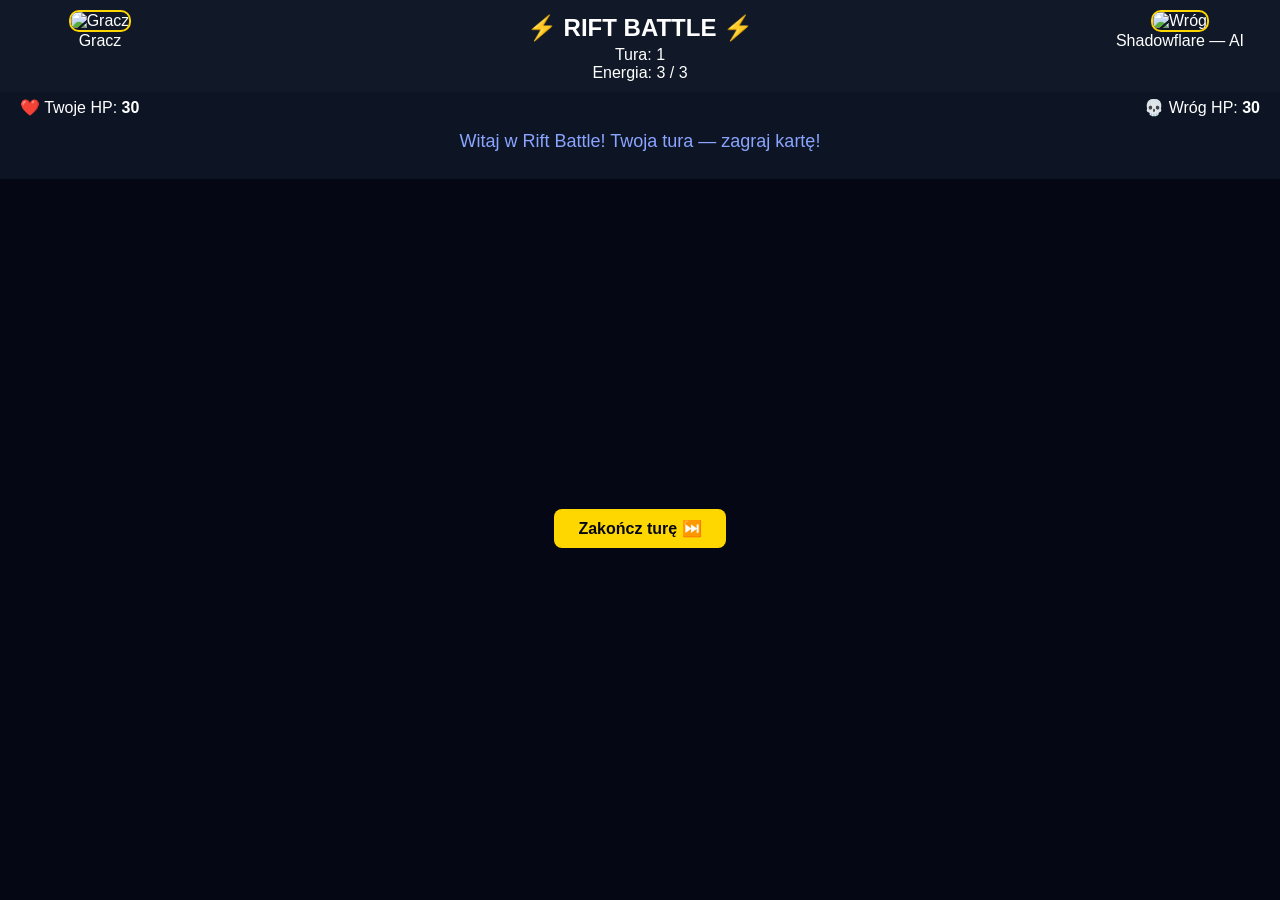
==== www/battle.html @ 611f100e "Build playable battle screen" ====
<!DOCTYPE html>
<html>
<head>
<meta charset="UTF-8">
<title>RIFT-TECH Battle</title>

<style>
body {
  margin: 0;
  background: #050814;
  color: white;
  font-family: Arial;
}

#top {
  display: flex;
  justify-content: space-between;
  padding: 10px;
  background: #111827;
}

.hero {
  width: 180px;
  text-align: center;
}

.hero img {
  width: 100%;
  border: 2px solid gold;
  border-radius: 10px;
}

#arena {
  height: 300px;
  display: flex;
  justify-content: center;
  align-items: center;
  font-size: 28px;
  color: #8aa4ff;
}

#hand {
  display: flex;
  gap: 10px;
  padding: 10px;
  overflow-x: auto;
}

.card {
  width: 120px;
  border: 2px solid #333;
  border-radius: 10px;
  cursor: pointer;
  transition: transform 0.2s, border-color 0.2s;
}

.card:hover {
  transform: translateY(-8px);
  border-color: gold;
}

.card img {
  width: 100%;
  display: block;
  border-radius: 8px 8px 0 0;
}

.card .card-info {
  text-align: center;
  font-size: 11px;
  padding: 4px;
  background: #1a2035;
  border-radius: 0 0 8px 8px;
}

#hp-bar {
  display: flex;
  justify-content: space-between;
  align-items: center;
  padding: 6px 20px;
  background: #0d1525;
  font-size: 16px;
}

#log {
  min-height: 40px;
  text-align: center;
  padding: 8px;
  color: #8aa4ff;
  font-size: 18px;
  background: #0d1525;
}

#controls {
  text-align: center;
  padding: 10px;
}

#endTurnBtn {
  padding: 10px 24px;
  background: gold;
  border: none;
  border-radius: 8px;
  font-weight: bold;
  font-size: 16px;
  cursor: pointer;
  color: #050814;
}

#endTurnBtn:hover {
  background: orange;
}
</style>
</head>

<body>

<!-- Góra: bohaterowie + energia -->
<div id="top">

  <div class="hero">
    <img id="playerHero" alt="Gracz">
    <div id="playerName">Gracz</div>
  </div>

  <div style="text-align:center;">
    <h2 style="margin:4px;">⚡ RIFT BATTLE ⚡</h2>
    <div>Tura: <span id="turnNum">1</span></div>
    <div>Energia: <span id="energy">3</span> / <span id="maxEnergy">3</span></div>
  </div>

  <div class="hero">
    <img id="enemyHero" alt="Wróg">
    <div>Shadowflare — AI</div>
  </div>

</div>

<!-- Paski HP -->
<div id="hp-bar">
  <span>❤️ Twoje HP: <strong id="playerHP">30</strong></span>
  <span>💀 Wróg HP: <strong id="enemyHP">30</strong></span>
</div>

<!-- Log areny -->
<div id="log">Witaj w Rift Battle! Twoja tura — zagraj kartę!</div>

<!-- Pole bitwy -->
<div id="arena">
  <div id="playerField" style="display:flex;gap:8px;flex-wrap:wrap;justify-content:center;"></div>
</div>

<!-- Ręka gracza -->
<div id="hand"></div>

<!-- Przyciski -->
<div id="controls">
  <button id="endTurnBtn">Zakończ turę ⏭️</button>
</div>

<script src="battle.js"></script>

</body>
</html>
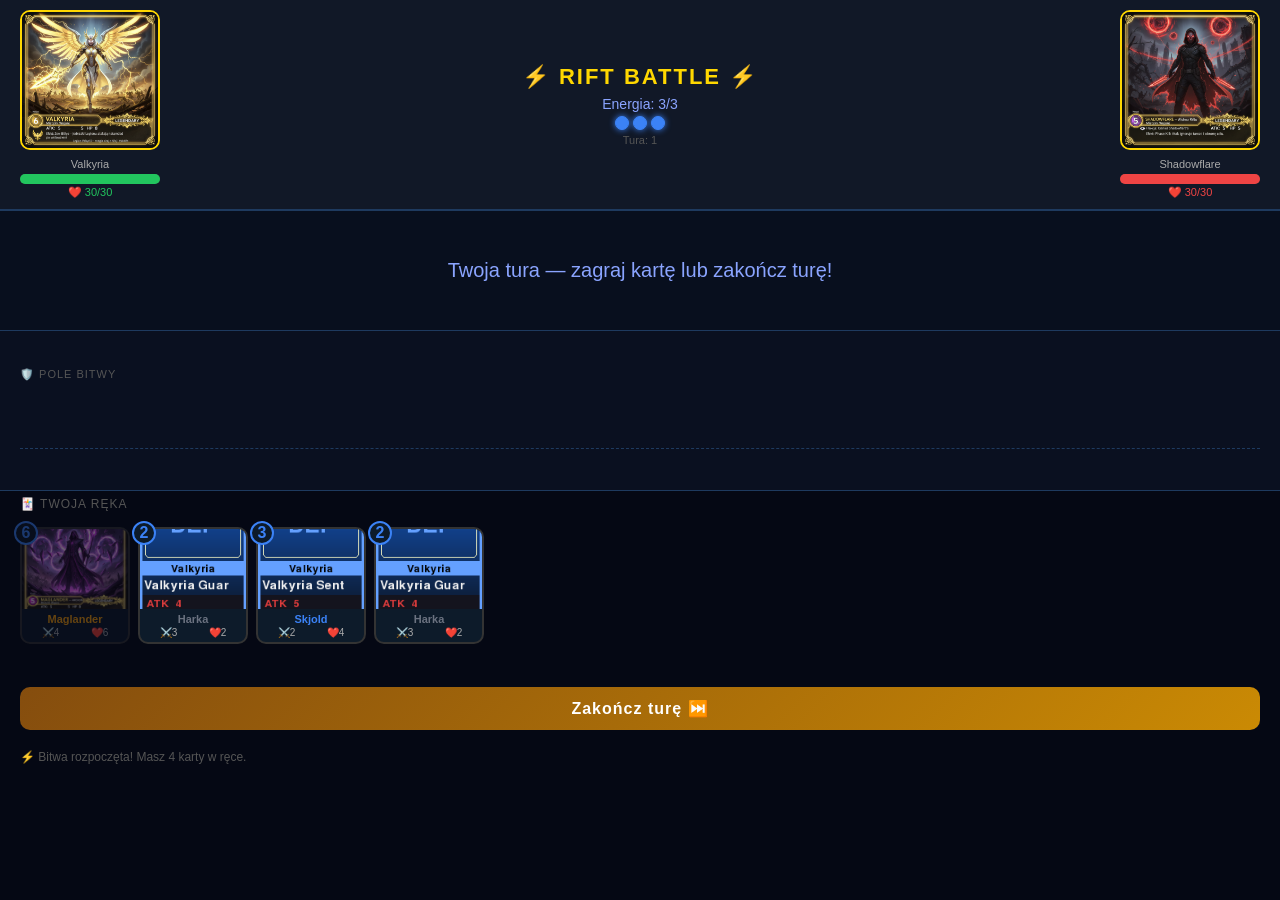
==== commit 2e2a5632: "fix: Zsynchronizuj battle.html z index.html - dodaj brakujące elementy HTML (#gems, #energyText, #bo" ====
--- a/www/battle.html
+++ b/www/battle.html
@@ -3,162 +3,315 @@
 <head>
 <meta charset="UTF-8">
 <title>RIFT-TECH Battle</title>
-
 <style>
-body {
-  margin: 0;
-  background: #050814;
-  color: white;
-  font-family: Arial;
-}
-
-#top {
-  display: flex;
-  justify-content: space-between;
-  padding: 10px;
-  background: #111827;
-}
-
-.hero {
-  width: 180px;
-  text-align: center;
-}
-
-.hero img {
-  width: 100%;
-  border: 2px solid gold;
-  border-radius: 10px;
-}
-
-#arena {
-  height: 300px;
-  display: flex;
-  justify-content: center;
-  align-items: center;
-  font-size: 28px;
-  color: #8aa4ff;
-}
-
-#hand {
-  display: flex;
-  gap: 10px;
-  padding: 10px;
-  overflow-x: auto;
-}
-
-.card {
-  width: 120px;
-  border: 2px solid #333;
-  border-radius: 10px;
-  cursor: pointer;
-  transition: transform 0.2s, border-color 0.2s;
-}
-
-.card:hover {
-  transform: translateY(-8px);
-  border-color: gold;
-}
-
-.card img {
-  width: 100%;
-  display: block;
-  border-radius: 8px 8px 0 0;
-}
-
-.card .card-info {
-  text-align: center;
-  font-size: 11px;
-  padding: 4px;
-  background: #1a2035;
-  border-radius: 0 0 8px 8px;
-}
-
-#hp-bar {
-  display: flex;
-  justify-content: space-between;
-  align-items: center;
-  padding: 6px 20px;
-  background: #0d1525;
-  font-size: 16px;
-}
-
-#log {
-  min-height: 40px;
-  text-align: center;
-  padding: 8px;
-  color: #8aa4ff;
-  font-size: 18px;
-  background: #0d1525;
-}
-
-#controls {
-  text-align: center;
-  padding: 10px;
-}
-
-#endTurnBtn {
-  padding: 10px 24px;
-  background: gold;
-  border: none;
-  border-radius: 8px;
-  font-weight: bold;
-  font-size: 16px;
-  cursor: pointer;
-  color: #050814;
-}
-
-#endTurnBtn:hover {
-  background: orange;
+*{ box-sizing:border-box; margin:0; padding:0; }
+
+body{
+  background:#050814;
+  color:white;
+  font-family:Arial;
+  min-height:100vh;
+}
+
+#top{
+  display:flex;
+  justify-content:space-between;
+  align-items:center;
+  padding:10px 20px;
+  background:#111827;
+  border-bottom:2px solid #1e3a5f;
+}
+
+.hero{
+  width:140px;
+  text-align:center;
+}
+
+.hero img{
+  width:100%;
+  height:140px;
+  object-fit:cover;
+  border:2px solid gold;
+  border-radius:10px;
+}
+
+.hero-name{
+  font-size:11px;
+  color:#aaa;
+  margin-top:4px;
+}
+
+.hp-bar-wrap{
+  background:#333;
+  border-radius:5px;
+  height:10px;
+  margin-top:4px;
+}
+
+.hp-bar{
+  height:10px;
+  border-radius:5px;
+  transition:width 0.4s;
+}
+
+#playerHpBar{ background:#22c55e; }
+#enemyHpBar{  background:#ef4444; }
+
+#mid{
+  text-align:center;
+}
+
+#mid h2{
+  font-size:22px;
+  color:gold;
+  letter-spacing:2px;
+}
+
+.energy-display{
+  font-size:14px;
+  margin-top:6px;
+  color:#8aa4ff;
+}
+
+.energy-gems{
+  display:flex;
+  justify-content:center;
+  gap:4px;
+  margin-top:4px;
+  flex-wrap:wrap;
+}
+
+.gem{
+  width:14px;
+  height:14px;
+  border-radius:50%;
+  background:#1e40af;
+  border:1px solid #3b82f6;
+}
+
+.gem.active{
+  background:#3b82f6;
+  box-shadow:0 0 6px #3b82f6;
+}
+
+#arena{
+  min-height:120px;
+  display:flex;
+  justify-content:center;
+  align-items:center;
+  font-size:20px;
+  color:#8aa4ff;
+  padding:20px;
+  text-align:center;
+  border-bottom:1px solid #1e3a5f;
+  background:#080f1e;
+}
+
+#board{
+  display:flex;
+  gap:10px;
+  padding:10px 20px;
+  min-height:160px;
+  background:#0a1020;
+  border-bottom:1px solid #1e3a5f;
+  flex-wrap:wrap;
+  align-items:center;
+}
+
+.board-label{
+  width:100%;
+  font-size:11px;
+  color:#555;
+  text-transform:uppercase;
+  letter-spacing:1px;
+}
+
+.unit{
+  width:80px;
+  background:#111827;
+  border:1px solid #22c55e;
+  border-radius:8px;
+  text-align:center;
+  padding:4px;
+  font-size:11px;
+  position:relative;
+  cursor:pointer;
+  transition:transform 0.2s;
+}
+
+.unit:hover{ transform:scale(1.05); }
+
+.unit img{
+  width:100%;
+  height:70px;
+  object-fit:cover;
+  border-radius:5px;
+}
+
+.unit.exhausted{
+  opacity:0.5;
+  border-color:#555;
+}
+
+.unit.enemy-unit{
+  border-color:#ef4444;
+}
+
+#hand-label{
+  padding:6px 20px;
+  font-size:12px;
+  color:#555;
+  text-transform:uppercase;
+  letter-spacing:1px;
+  background:#050814;
+}
+
+#hand{
+  display:flex;
+  gap:8px;
+  padding:10px 20px;
+  overflow-x:auto;
+  background:#050814;
+  min-height:160px;
+  align-items:flex-start;
+}
+
+.card{
+  width:110px;
+  min-width:110px;
+  border:2px solid #333;
+  border-radius:10px;
+  background:#0d1b2a;
+  cursor:pointer;
+  transition:transform 0.2s, border-color 0.2s, box-shadow 0.2s;
+  position:relative;
+}
+
+.card:hover{
+  transform:translateY(-10px);
+  border-color:gold;
+  box-shadow:0 0 15px rgba(255,215,0,0.4);
+}
+
+.card.disabled{
+  opacity:0.4;
+  cursor:not-allowed;
+}
+
+.card.disabled:hover{
+  transform:none;
+  border-color:#333;
+  box-shadow:none;
+}
+
+.card img{
+  width:100%;
+  height:80px;
+  object-fit:cover;
+  border-radius:8px 8px 0 0;
+  display:block;
+}
+
+.card-body{
+  padding:4px;
+  text-align:center;
+}
+
+.card-name{
+  font-size:11px;
+  font-weight:bold;
+  color:#fff;
+  margin-bottom:2px;
+}
+
+.card-stats{
+  font-size:10px;
+  color:#aaa;
+  display:flex;
+  justify-content:space-around;
+}
+
+.card-cost{
+  font-size:16px;
+  font-weight:bold;
+  color:#3b82f6;
+  position:absolute;
+  top:-8px;
+  left:-8px;
+  background:#0d1b2a;
+  border:2px solid #3b82f6;
+  border-radius:50%;
+  width:24px;
+  height:24px;
+  display:flex;
+  align-items:center;
+  justify-content:center;
+}
+
+#end-btn{
+  display:block;
+  width:calc(100% - 40px);
+  margin:10px 20px;
+  padding:12px;
+  background:linear-gradient(135deg,#854d0e,#ca8a04);
+  border:none;
+  border-radius:10px;
+  color:white;
+  font-size:16px;
+  font-weight:bold;
+  cursor:pointer;
+  letter-spacing:1px;
+  transition:opacity 0.2s;
+}
+
+#end-btn:hover{ opacity:0.85; }
+
+#log{
+  padding:10px 20px;
+  font-size:12px;
+  color:#555;
+  min-height:40px;
 }
 </style>
 </head>
-
 <body>
 
-<!-- Góra: bohaterowie + energia -->
 <div id="top">
-
   <div class="hero">
-    <img id="playerHero" alt="Gracz">
-    <div id="playerName">Gracz</div>
+    <img id="playerHero" src="assets/heroes/valkyria.webp" onerror="this.src='assets/heroes/valkyria.webp'">
+    <div class="hero-name" id="playerName">Valkyria</div>
+    <div class="hp-bar-wrap"><div class="hp-bar" id="playerHpBar" style="width:100%"></div></div>
+    <div id="playerHpText" style="font-size:11px;color:#22c55e;margin-top:2px;">❤️ 30/30</div>
   </div>
 
-  <div style="text-align:center;">
-    <h2 style="margin:4px;">⚡ RIFT BATTLE ⚡</h2>
-    <div>Tura: <span id="turnNum">1</span></div>
-    <div>Energia: <span id="energy">3</span> / <span id="maxEnergy">3</span></div>
+  <div id="mid">
+    <h2>⚡ RIFT BATTLE ⚡</h2>
+    <div class="energy-display">Energia: <span id="energyText">3/3</span></div>
+    <div class="energy-gems" id="gems"></div>
+    <div style="font-size:11px;color:#555;margin-top:4px;">Tura: <span id="turnNum">1</span></div>
   </div>
 
   <div class="hero">
-    <img id="enemyHero" alt="Wróg">
-    <div>Shadowflare — AI</div>
+    <img id="enemyHero" src="assets/heroes/shadowflare.webp" onerror="this.src='assets/heroes/shadowflare.webp'">
+    <div class="hero-name">Shadowflare</div>
+    <div class="hp-bar-wrap"><div class="hp-bar" id="enemyHpBar" style="width:100%"></div></div>
+    <div id="enemyHpText" style="font-size:11px;color:#ef4444;margin-top:2px;">❤️ 30/30</div>
   </div>
-
 </div>
 
-<!-- Paski HP -->
-<div id="hp-bar">
-  <span>❤️ Twoje HP: <strong id="playerHP">30</strong></span>
-  <span>💀 Wróg HP: <strong id="enemyHP">30</strong></span>
+<div id="arena">Twoja tura — zagraj kartę lub zakończ turę!</div>
+
+<div id="board">
+  <div class="board-label">🛡️ Pole bitwy</div>
 </div>
 
-<!-- Log areny -->
-<div id="log">Witaj w Rift Battle! Twoja tura — zagraj kartę!</div>
-
-<!-- Pole bitwy -->
-<div id="arena">
-  <div id="playerField" style="display:flex;gap:8px;flex-wrap:wrap;justify-content:center;"></div>
-</div>
-
-<!-- Ręka gracza -->
+<div id="hand-label">🃏 Twoja ręka</div>
 <div id="hand"></div>
 
-<!-- Przyciski -->
-<div id="controls">
-  <button id="endTurnBtn">Zakończ turę ⏭️</button>
-</div>
+<button id="end-btn" onclick="endTurn()">Zakończ turę ⏭️</button>
+
+<div id="log"></div>
 
 <script src="battle.js"></script>
-
 </body>
 </html>
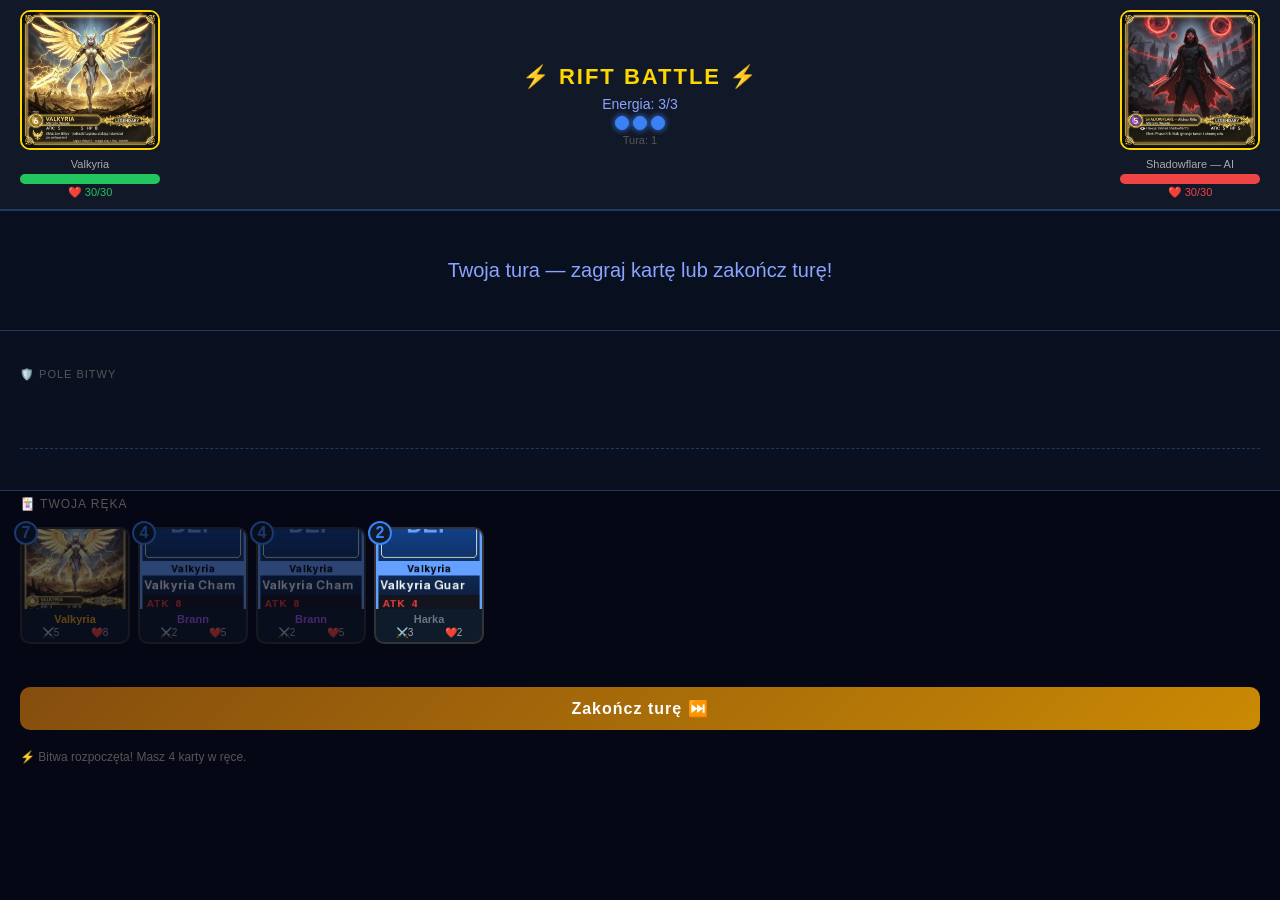
==== commit 842bb2cf: "fix: Zsynchronizuj battle.html z index.html - dodaj brakujące elementy (#gems, #energyText, #board)" ====
--- a/www/battle.html
+++ b/www/battle.html
@@ -2,316 +2,345 @@
 <html>
 <head>
 <meta charset="UTF-8">
+<meta name="viewport" content="width=device-width, initial-scale=1.0">
 <title>RIFT-TECH Battle</title>
+
 <style>
-*{ box-sizing:border-box; margin:0; padding:0; }
-
-body{
-  background:#050814;
-  color:white;
-  font-family:Arial;
-  min-height:100vh;
-}
-
-#top{
-  display:flex;
-  justify-content:space-between;
-  align-items:center;
-  padding:10px 20px;
-  background:#111827;
-  border-bottom:2px solid #1e3a5f;
-}
-
-.hero{
-  width:140px;
-  text-align:center;
-}
-
-.hero img{
-  width:100%;
-  height:140px;
-  object-fit:cover;
-  border:2px solid gold;
-  border-radius:10px;
-}
-
-.hero-name{
-  font-size:11px;
-  color:#aaa;
-  margin-top:4px;
-}
-
-.hp-bar-wrap{
-  background:#333;
-  border-radius:5px;
-  height:10px;
-  margin-top:4px;
-}
-
-.hp-bar{
-  height:10px;
-  border-radius:5px;
-  transition:width 0.4s;
-}
-
-#playerHpBar{ background:#22c55e; }
-#enemyHpBar{  background:#ef4444; }
-
-#mid{
-  text-align:center;
-}
-
-#mid h2{
-  font-size:22px;
-  color:gold;
-  letter-spacing:2px;
-}
-
-.energy-display{
-  font-size:14px;
-  margin-top:6px;
-  color:#8aa4ff;
-}
-
-.energy-gems{
-  display:flex;
-  justify-content:center;
-  gap:4px;
-  margin-top:4px;
-  flex-wrap:wrap;
-}
-
-.gem{
-  width:14px;
-  height:14px;
-  border-radius:50%;
-  background:#1e40af;
-  border:1px solid #3b82f6;
-}
-
-.gem.active{
-  background:#3b82f6;
-  box-shadow:0 0 6px #3b82f6;
-}
-
-#arena{
-  min-height:120px;
-  display:flex;
-  justify-content:center;
-  align-items:center;
-  font-size:20px;
-  color:#8aa4ff;
-  padding:20px;
-  text-align:center;
-  border-bottom:1px solid #1e3a5f;
-  background:#080f1e;
-}
-
-#board{
-  display:flex;
-  gap:10px;
-  padding:10px 20px;
-  min-height:160px;
-  background:#0a1020;
-  border-bottom:1px solid #1e3a5f;
-  flex-wrap:wrap;
-  align-items:center;
-}
-
-.board-label{
-  width:100%;
-  font-size:11px;
-  color:#555;
-  text-transform:uppercase;
-  letter-spacing:1px;
-}
-
-.unit{
-  width:80px;
-  background:#111827;
-  border:1px solid #22c55e;
-  border-radius:8px;
-  text-align:center;
-  padding:4px;
-  font-size:11px;
-  position:relative;
-  cursor:pointer;
-  transition:transform 0.2s;
-}
-
-.unit:hover{ transform:scale(1.05); }
-
-.unit img{
-  width:100%;
-  height:70px;
-  object-fit:cover;
-  border-radius:5px;
-}
-
-.unit.exhausted{
-  opacity:0.5;
-  border-color:#555;
-}
-
-.unit.enemy-unit{
-  border-color:#ef4444;
-}
-
-#hand-label{
-  padding:6px 20px;
-  font-size:12px;
-  color:#555;
-  text-transform:uppercase;
-  letter-spacing:1px;
-  background:#050814;
-}
-
-#hand{
-  display:flex;
-  gap:8px;
-  padding:10px 20px;
-  overflow-x:auto;
-  background:#050814;
-  min-height:160px;
-  align-items:flex-start;
-}
-
-.card{
-  width:110px;
-  min-width:110px;
-  border:2px solid #333;
-  border-radius:10px;
-  background:#0d1b2a;
-  cursor:pointer;
-  transition:transform 0.2s, border-color 0.2s, box-shadow 0.2s;
-  position:relative;
-}
-
-.card:hover{
-  transform:translateY(-10px);
-  border-color:gold;
-  box-shadow:0 0 15px rgba(255,215,0,0.4);
-}
-
-.card.disabled{
-  opacity:0.4;
-  cursor:not-allowed;
-}
-
-.card.disabled:hover{
-  transform:none;
-  border-color:#333;
-  box-shadow:none;
-}
-
-.card img{
-  width:100%;
-  height:80px;
-  object-fit:cover;
-  border-radius:8px 8px 0 0;
-  display:block;
-}
-
-.card-body{
-  padding:4px;
-  text-align:center;
-}
-
-.card-name{
-  font-size:11px;
-  font-weight:bold;
-  color:#fff;
-  margin-bottom:2px;
-}
-
-.card-stats{
-  font-size:10px;
-  color:#aaa;
-  display:flex;
-  justify-content:space-around;
-}
-
-.card-cost{
-  font-size:16px;
-  font-weight:bold;
-  color:#3b82f6;
-  position:absolute;
-  top:-8px;
-  left:-8px;
-  background:#0d1b2a;
-  border:2px solid #3b82f6;
-  border-radius:50%;
-  width:24px;
-  height:24px;
-  display:flex;
-  align-items:center;
-  justify-content:center;
-}
-
-#end-btn{
-  display:block;
-  width:calc(100% - 40px);
-  margin:10px 20px;
-  padding:12px;
-  background:linear-gradient(135deg,#854d0e,#ca8a04);
-  border:none;
-  border-radius:10px;
-  color:white;
-  font-size:16px;
-  font-weight:bold;
-  cursor:pointer;
-  letter-spacing:1px;
-  transition:opacity 0.2s;
-}
-
-#end-btn:hover{ opacity:0.85; }
-
-#log{
-  padding:10px 20px;
-  font-size:12px;
-  color:#555;
-  min-height:40px;
+* { 
+  box-sizing: border-box; 
+  margin: 0; 
+  padding: 0; 
+}
+
+body {
+  background: #050814;
+  color: white;
+  font-family: Arial, sans-serif;
+  min-height: 100vh;
+}
+
+#top {
+  display: flex;
+  justify-content: space-between;
+  align-items: center;
+  padding: 10px 20px;
+  background: #111827;
+  border-bottom: 2px solid #1e3a5f;
+}
+
+.hero {
+  width: 140px;
+  text-align: center;
+}
+
+.hero img {
+  width: 100%;
+  height: 140px;
+  object-fit: cover;
+  border: 2px solid gold;
+  border-radius: 10px;
+}
+
+.hero-name {
+  font-size: 11px;
+  color: #aaa;
+  margin-top: 4px;
+}
+
+.hp-bar-wrap {
+  background: #333;
+  border-radius: 5px;
+  height: 10px;
+  margin-top: 4px;
+}
+
+.hp-bar {
+  height: 10px;
+  border-radius: 5px;
+  transition: width 0.4s;
+}
+
+#playerHpBar { 
+  background: #22c55e; 
+}
+
+#enemyHpBar { 
+  background: #ef4444; 
+}
+
+#mid {
+  text-align: center;
+}
+
+#mid h2 {
+  font-size: 22px;
+  color: gold;
+  letter-spacing: 2px;
+}
+
+.energy-display {
+  font-size: 14px;
+  margin-top: 6px;
+  color: #8aa4ff;
+}
+
+.energy-gems {
+  display: flex;
+  justify-content: center;
+  gap: 4px;
+  margin-top: 4px;
+  flex-wrap: wrap;
+}
+
+.gem {
+  width: 14px;
+  height: 14px;
+  border-radius: 50%;
+  background: #1e40af;
+  border: 1px solid #3b82f6;
+}
+
+.gem.active {
+  background: #3b82f6;
+  box-shadow: 0 0 6px #3b82f6;
+}
+
+#arena {
+  min-height: 120px;
+  display: flex;
+  justify-content: center;
+  align-items: center;
+  font-size: 20px;
+  color: #8aa4ff;
+  padding: 20px;
+  text-align: center;
+  border-bottom: 1px solid #1e3a5f;
+  background: #080f1e;
+}
+
+#board {
+  display: flex;
+  gap: 10px;
+  padding: 10px 20px;
+  min-height: 160px;
+  background: #0a1020;
+  border-bottom: 1px solid #1e3a5f;
+  flex-wrap: wrap;
+  align-items: center;
+}
+
+.board-label {
+  width: 100%;
+  font-size: 11px;
+  color: #555;
+  text-transform: uppercase;
+  letter-spacing: 1px;
+}
+
+.unit {
+  width: 80px;
+  background: #111827;
+  border: 1px solid #22c55e;
+  border-radius: 8px;
+  text-align: center;
+  padding: 4px;
+  font-size: 11px;
+  position: relative;
+  cursor: pointer;
+  transition: transform 0.2s;
+}
+
+.unit:hover { 
+  transform: scale(1.05); 
+}
+
+.unit img {
+  width: 100%;
+  height: 70px;
+  object-fit: cover;
+  border-radius: 5px;
+}
+
+.unit.exhausted {
+  opacity: 0.5;
+  border-color: #555;
+}
+
+.unit.enemy-unit {
+  border-color: #ef4444;
+}
+
+#hand-label {
+  padding: 6px 20px;
+  font-size: 12px;
+  color: #555;
+  text-transform: uppercase;
+  letter-spacing: 1px;
+  background: #050814;
+}
+
+#hand {
+  display: flex;
+  gap: 8px;
+  padding: 10px 20px;
+  overflow-x: auto;
+  background: #050814;
+  min-height: 160px;
+  align-items: flex-start;
+}
+
+.card {
+  width: 110px;
+  min-width: 110px;
+  border: 2px solid #333;
+  border-radius: 10px;
+  background: #0d1b2a;
+  cursor: pointer;
+  transition: transform 0.2s, border-color 0.2s, box-shadow 0.2s;
+  position: relative;
+}
+
+.card:hover {
+  transform: translateY(-10px);
+  border-color: gold;
+  box-shadow: 0 0 15px rgba(255, 215, 0, 0.4);
+}
+
+.card.disabled {
+  opacity: 0.4;
+  cursor: not-allowed;
+}
+
+.card.disabled:hover {
+  transform: none;
+  border-color: #333;
+  box-shadow: none;
+}
+
+.card img {
+  width: 100%;
+  height: 80px;
+  object-fit: cover;
+  border-radius: 8px 8px 0 0;
+  display: block;
+}
+
+.card-body {
+  padding: 4px;
+  text-align: center;
+}
+
+.card-name {
+  font-size: 11px;
+  font-weight: bold;
+  color: #fff;
+  margin-bottom: 2px;
+}
+
+.card-stats {
+  font-size: 10px;
+  color: #aaa;
+  display: flex;
+  justify-content: space-around;
+}
+
+.card-cost {
+  font-size: 16px;
+  font-weight: bold;
+  color: #3b82f6;
+  position: absolute;
+  top: -8px;
+  left: -8px;
+  background: #0d1b2a;
+  border: 2px solid #3b82f6;
+  border-radius: 50%;
+  width: 24px;
+  height: 24px;
+  display: flex;
+  align-items: center;
+  justify-content: center;
+}
+
+#end-btn {
+  display: block;
+  width: calc(100% - 40px);
+  margin: 10px 20px;
+  padding: 12px;
+  background: linear-gradient(135deg, #854d0e, #ca8a04);
+  border: none;
+  border-radius: 10px;
+  color: white;
+  font-size: 16px;
+  font-weight: bold;
+  cursor: pointer;
+  letter-spacing: 1px;
+  transition: opacity 0.2s;
+}
+
+#end-btn:hover { 
+  opacity: 0.85; 
+}
+
+#log {
+  padding: 10px 20px;
+  font-size: 12px;
+  color: #555;
+  min-height: 40px;
 }
 </style>
 </head>
+
 <body>
 
+<!-- Góra: bohaterowie + energia -->
 <div id="top">
+
   <div class="hero">
-    <img id="playerHero" src="assets/heroes/valkyria.webp" onerror="this.src='assets/heroes/valkyria.webp'">
+    <img id="playerHero" src="assets/heroes/valkyria.webp" alt="Gracz">
     <div class="hero-name" id="playerName">Valkyria</div>
-    <div class="hp-bar-wrap"><div class="hp-bar" id="playerHpBar" style="width:100%"></div></div>
-    <div id="playerHpText" style="font-size:11px;color:#22c55e;margin-top:2px;">❤️ 30/30</div>
+    <div class="hp-bar-wrap">
+      <div class="hp-bar" id="playerHpBar" style="width: 100%"></div>
+    </div>
+    <div id="playerHpText" style="font-size: 11px; color: #22c55e; margin-top: 2px;">❤️ 30/30</div>
   </div>
 
   <div id="mid">
     <h2>⚡ RIFT BATTLE ⚡</h2>
     <div class="energy-display">Energia: <span id="energyText">3/3</span></div>
     <div class="energy-gems" id="gems"></div>
-    <div style="font-size:11px;color:#555;margin-top:4px;">Tura: <span id="turnNum">1</span></div>
+    <div style="font-size: 11px; color: #555; margin-top: 4px;">Tura: <span id="turnNum">1</span></div>
   </div>
 
   <div class="hero">
-    <img id="enemyHero" src="assets/heroes/shadowflare.webp" onerror="this.src='assets/heroes/shadowflare.webp'">
-    <div class="hero-name">Shadowflare</div>
-    <div class="hp-bar-wrap"><div class="hp-bar" id="enemyHpBar" style="width:100%"></div></div>
-    <div id="enemyHpText" style="font-size:11px;color:#ef4444;margin-top:2px;">❤️ 30/30</div>
+    <img id="enemyHero" src="assets/heroes/shadowflare.webp" alt="Wróg">
+    <div class="hero-name">Shadowflare — AI</div>
+    <div class="hp-bar-wrap">
+      <div class="hp-bar" id="enemyHpBar" style="width: 100%"></div>
+    </div>
+    <div id="enemyHpText" style="font-size: 11px; color: #ef4444; margin-top: 2px;">❤️ 30/30</div>
   </div>
+
 </div>
 
+<!-- Log areny -->
 <div id="arena">Twoja tura — zagraj kartę lub zakończ turę!</div>
 
+<!-- Pole bitwy -->
 <div id="board">
   <div class="board-label">🛡️ Pole bitwy</div>
 </div>
 
+<!-- Ręka gracza -->
 <div id="hand-label">🃏 Twoja ręka</div>
 <div id="hand"></div>
 
+<!-- Przyciski -->
 <button id="end-btn" onclick="endTurn()">Zakończ turę ⏭️</button>
 
+<!-- Log bitwy -->
 <div id="log"></div>
 
 <script src="battle.js"></script>
+
 </body>
 </html>
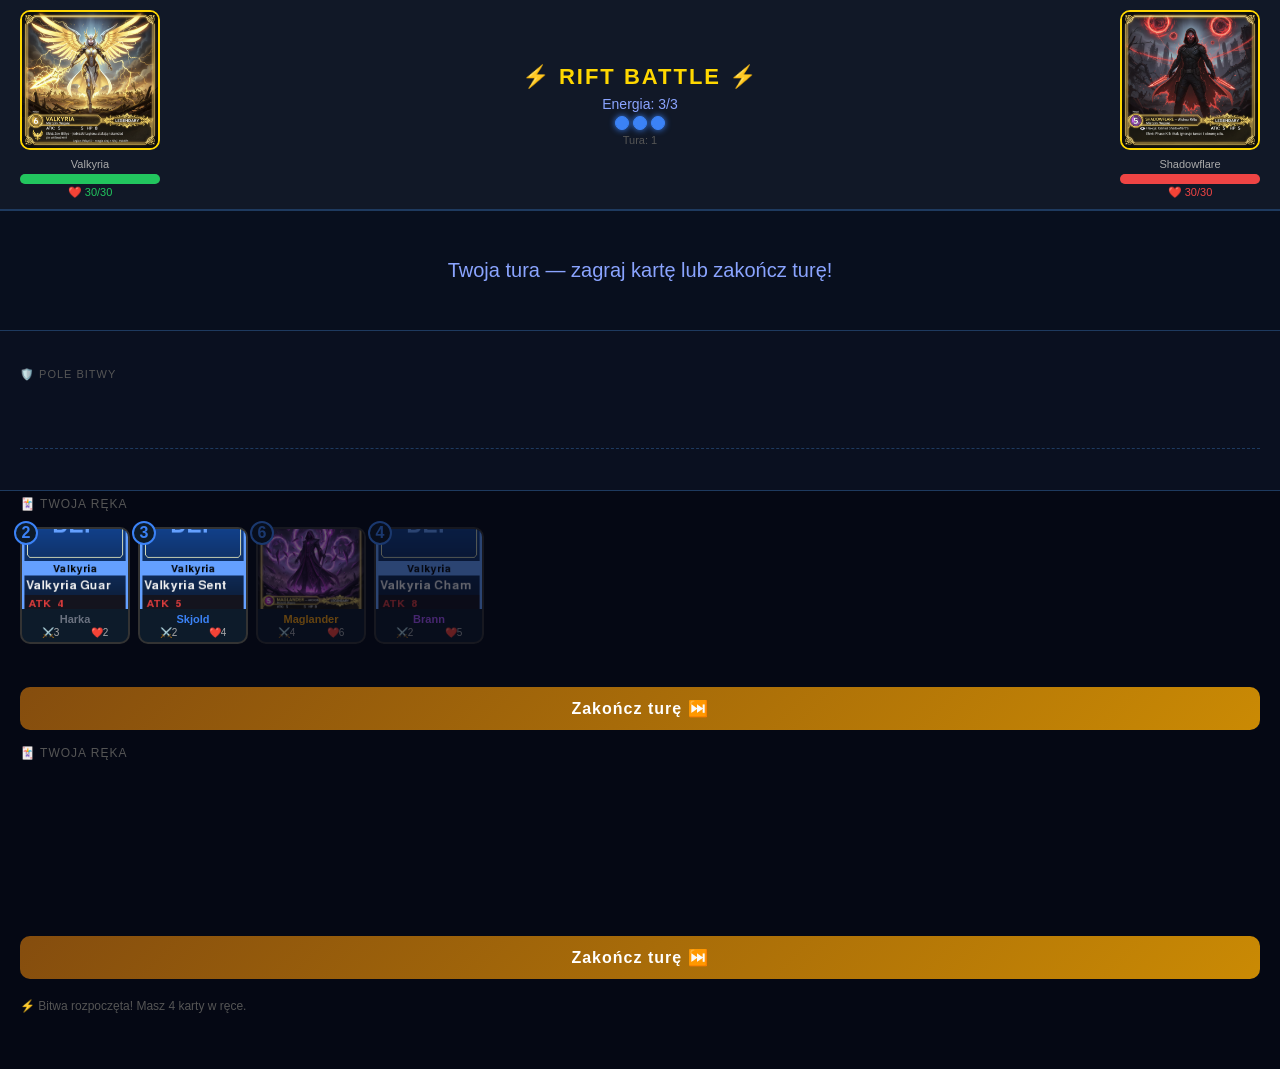
==== commit 23a18aeb: "Merge branch 'main' into fix/critical-bugs" ====
--- a/www/battle.html
+++ b/www/battle.html
@@ -4,332 +4,312 @@
 <meta charset="UTF-8">
 <meta name="viewport" content="width=device-width, initial-scale=1.0">
 <title>RIFT-TECH Battle</title>
-
 <style>
-* { 
-  box-sizing: border-box; 
-  margin: 0; 
-  padding: 0; 
-}
-
-body {
-  background: #050814;
-  color: white;
-  font-family: Arial, sans-serif;
-  min-height: 100vh;
-}
-
-#top {
-  display: flex;
-  justify-content: space-between;
-  align-items: center;
-  padding: 10px 20px;
-  background: #111827;
-  border-bottom: 2px solid #1e3a5f;
-}
-
-.hero {
-  width: 140px;
-  text-align: center;
-}
-
-.hero img {
-  width: 100%;
-  height: 140px;
-  object-fit: cover;
-  border: 2px solid gold;
-  border-radius: 10px;
-}
-
-.hero-name {
-  font-size: 11px;
-  color: #aaa;
-  margin-top: 4px;
-}
-
-.hp-bar-wrap {
-  background: #333;
-  border-radius: 5px;
-  height: 10px;
-  margin-top: 4px;
-}
-
-.hp-bar {
-  height: 10px;
-  border-radius: 5px;
-  transition: width 0.4s;
-}
-
-#playerHpBar { 
-  background: #22c55e; 
-}
-
-#enemyHpBar { 
-  background: #ef4444; 
-}
-
-#mid {
-  text-align: center;
-}
-
-#mid h2 {
-  font-size: 22px;
-  color: gold;
-  letter-spacing: 2px;
-}
-
-.energy-display {
-  font-size: 14px;
-  margin-top: 6px;
-  color: #8aa4ff;
-}
-
-.energy-gems {
-  display: flex;
-  justify-content: center;
-  gap: 4px;
-  margin-top: 4px;
-  flex-wrap: wrap;
-}
-
-.gem {
-  width: 14px;
-  height: 14px;
-  border-radius: 50%;
-  background: #1e40af;
-  border: 1px solid #3b82f6;
-}
-
-.gem.active {
-  background: #3b82f6;
-  box-shadow: 0 0 6px #3b82f6;
-}
-
-#arena {
-  min-height: 120px;
-  display: flex;
-  justify-content: center;
-  align-items: center;
-  font-size: 20px;
-  color: #8aa4ff;
-  padding: 20px;
-  text-align: center;
-  border-bottom: 1px solid #1e3a5f;
-  background: #080f1e;
-}
-
-#board {
-  display: flex;
-  gap: 10px;
-  padding: 10px 20px;
-  min-height: 160px;
-  background: #0a1020;
-  border-bottom: 1px solid #1e3a5f;
-  flex-wrap: wrap;
-  align-items: center;
-}
-
-.board-label {
-  width: 100%;
-  font-size: 11px;
-  color: #555;
-  text-transform: uppercase;
-  letter-spacing: 1px;
-}
-
-.unit {
-  width: 80px;
-  background: #111827;
-  border: 1px solid #22c55e;
-  border-radius: 8px;
-  text-align: center;
-  padding: 4px;
-  font-size: 11px;
-  position: relative;
-  cursor: pointer;
-  transition: transform 0.2s;
-}
-
-.unit:hover { 
-  transform: scale(1.05); 
-}
-
-.unit img {
-  width: 100%;
-  height: 70px;
-  object-fit: cover;
-  border-radius: 5px;
-}
-
-.unit.exhausted {
-  opacity: 0.5;
-  border-color: #555;
-}
-
-.unit.enemy-unit {
-  border-color: #ef4444;
-}
-
-#hand-label {
-  padding: 6px 20px;
-  font-size: 12px;
-  color: #555;
-  text-transform: uppercase;
-  letter-spacing: 1px;
-  background: #050814;
-}
-
-#hand {
-  display: flex;
-  gap: 8px;
-  padding: 10px 20px;
-  overflow-x: auto;
-  background: #050814;
-  min-height: 160px;
-  align-items: flex-start;
-}
-
-.card {
-  width: 110px;
-  min-width: 110px;
-  border: 2px solid #333;
-  border-radius: 10px;
-  background: #0d1b2a;
-  cursor: pointer;
-  transition: transform 0.2s, border-color 0.2s, box-shadow 0.2s;
-  position: relative;
-}
-
-.card:hover {
-  transform: translateY(-10px);
-  border-color: gold;
-  box-shadow: 0 0 15px rgba(255, 215, 0, 0.4);
-}
-
-.card.disabled {
-  opacity: 0.4;
-  cursor: not-allowed;
-}
-
-.card.disabled:hover {
-  transform: none;
-  border-color: #333;
-  box-shadow: none;
-}
-
-.card img {
-  width: 100%;
-  height: 80px;
-  object-fit: cover;
-  border-radius: 8px 8px 0 0;
-  display: block;
-}
-
-.card-body {
-  padding: 4px;
-  text-align: center;
-}
-
-.card-name {
-  font-size: 11px;
-  font-weight: bold;
-  color: #fff;
-  margin-bottom: 2px;
-}
-
-.card-stats {
-  font-size: 10px;
-  color: #aaa;
-  display: flex;
-  justify-content: space-around;
-}
-
-.card-cost {
-  font-size: 16px;
-  font-weight: bold;
-  color: #3b82f6;
-  position: absolute;
-  top: -8px;
-  left: -8px;
-  background: #0d1b2a;
-  border: 2px solid #3b82f6;
-  border-radius: 50%;
-  width: 24px;
-  height: 24px;
-  display: flex;
-  align-items: center;
-  justify-content: center;
-}
-
-#end-btn {
-  display: block;
-  width: calc(100% - 40px);
-  margin: 10px 20px;
-  padding: 12px;
-  background: linear-gradient(135deg, #854d0e, #ca8a04);
-  border: none;
-  border-radius: 10px;
-  color: white;
-  font-size: 16px;
-  font-weight: bold;
-  cursor: pointer;
-  letter-spacing: 1px;
-  transition: opacity 0.2s;
-}
-
-#end-btn:hover { 
-  opacity: 0.85; 
-}
-
-#log {
-  padding: 10px 20px;
-  font-size: 12px;
-  color: #555;
-  min-height: 40px;
+*{ box-sizing:border-box; margin:0; padding:0; }
+
+body{
+  background:#050814;
+  color:white;
+  font-family:Arial;
+  min-height:100vh;
+}
+
+#top{
+  display:flex;
+  justify-content:space-between;
+  align-items:center;
+  padding:10px 20px;
+  background:#111827;
+  border-bottom:2px solid #1e3a5f;
+}
+
+.hero{
+  width:140px;
+  text-align:center;
+}
+
+.hero img{
+  width:100%;
+  height:140px;
+  object-fit:cover;
+  border:2px solid gold;
+  border-radius:10px;
+}
+
+.hero-name{
+  font-size:11px;
+  color:#aaa;
+  margin-top:4px;
+}
+
+.hp-bar-wrap{
+  background:#333;
+  border-radius:5px;
+  height:10px;
+  margin-top:4px;
+}
+
+.hp-bar{
+  height:10px;
+  border-radius:5px;
+  transition:width 0.4s;
+}
+
+#playerHpBar{ background:#22c55e; }
+#enemyHpBar{  background:#ef4444; }
+
+#mid{
+  text-align:center;
+}
+
+#mid h2{
+  font-size:22px;
+  color:gold;
+  letter-spacing:2px;
+}
+
+.energy-display{
+  font-size:14px;
+  margin-top:6px;
+  color:#8aa4ff;
+}
+
+.energy-gems{
+  display:flex;
+  justify-content:center;
+  gap:4px;
+  margin-top:4px;
+  flex-wrap:wrap;
+}
+
+.gem{
+  width:14px;
+  height:14px;
+  border-radius:50%;
+  background:#1e40af;
+  border:1px solid #3b82f6;
+}
+
+.gem.active{
+  background:#3b82f6;
+  box-shadow:0 0 6px #3b82f6;
+}
+
+#arena{
+  min-height:120px;
+  display:flex;
+  justify-content:center;
+  align-items:center;
+  font-size:20px;
+  color:#8aa4ff;
+  padding:20px;
+  text-align:center;
+  border-bottom:1px solid #1e3a5f;
+  background:#080f1e;
+}
+
+#board{
+  display:flex;
+  gap:10px;
+  padding:10px 20px;
+  min-height:160px;
+  background:#0a1020;
+  border-bottom:1px solid #1e3a5f;
+  flex-wrap:wrap;
+  align-items:center;
+}
+
+.board-label{
+  width:100%;
+  font-size:11px;
+  color:#555;
+  text-transform:uppercase;
+  letter-spacing:1px;
+}
+
+.unit{
+  width:80px;
+  background:#111827;
+  border:1px solid #22c55e;
+  border-radius:8px;
+  text-align:center;
+  padding:4px;
+  font-size:11px;
+  position:relative;
+  cursor:pointer;
+  transition:transform 0.2s;
+}
+
+.unit:hover{ transform:scale(1.05); }
+
+.unit img{
+  width:100%;
+  height:70px;
+  object-fit:cover;
+  border-radius:5px;
+}
+
+.unit.exhausted{
+  opacity:0.5;
+  border-color:#555;
+}
+
+.unit.enemy-unit{
+  border-color:#ef4444;
+}
+
+#hand-label{
+  padding:6px 20px;
+  font-size:12px;
+  color:#555;
+  text-transform:uppercase;
+  letter-spacing:1px;
+  background:#050814;
+}
+
+#hand{
+  display:flex;
+  gap:8px;
+  padding:10px 20px;
+  overflow-x:auto;
+  background:#050814;
+  min-height:160px;
+  align-items:flex-start;
+}
+
+.card{
+  width:110px;
+  min-width:110px;
+  border:2px solid #333;
+  border-radius:10px;
+  background:#0d1b2a;
+  cursor:pointer;
+  transition:transform 0.2s, border-color 0.2s, box-shadow 0.2s;
+  position:relative;
+}
+
+.card:hover{
+  transform:translateY(-10px);
+  border-color:gold;
+  box-shadow:0 0 15px rgba(255,215,0,0.4);
+}
+
+.card.disabled{
+  opacity:0.4;
+  cursor:not-allowed;
+}
+
+.card.disabled:hover{
+  transform:none;
+  border-color:#333;
+  box-shadow:none;
+}
+
+.card img{
+  width:100%;
+  height:80px;
+  object-fit:cover;
+  border-radius:8px 8px 0 0;
+  display:block;
+}
+
+.card-body{
+  padding:4px;
+  text-align:center;
+}
+
+.card-name{
+  font-size:11px;
+  font-weight:bold;
+  color:#fff;
+  margin-bottom:2px;
+}
+
+.card-stats{
+  font-size:10px;
+  color:#aaa;
+  display:flex;
+  justify-content:space-around;
+}
+
+.card-cost{
+  font-size:16px;
+  font-weight:bold;
+  color:#3b82f6;
+  position:absolute;
+  top:-8px;
+  left:-8px;
+  background:#0d1b2a;
+  border:2px solid #3b82f6;
+  border-radius:50%;
+  width:24px;
+  height:24px;
+  display:flex;
+  align-items:center;
+  justify-content:center;
+}
+
+#end-btn{
+  display:block;
+  width:calc(100% - 40px);
+  margin:10px 20px;
+  padding:12px;
+  background:linear-gradient(135deg,#854d0e,#ca8a04);
+  border:none;
+  border-radius:10px;
+  color:white;
+  font-size:16px;
+  font-weight:bold;
+  cursor:pointer;
+  letter-spacing:1px;
+  transition:opacity 0.2s;
+}
+
+#end-btn:hover{ opacity:0.85; }
+
+#log{
+  padding:10px 20px;
+  font-size:12px;
+  color:#555;
+  min-height:40px;
 }
 </style>
 </head>
-
 <body>
 
-<!-- Góra: bohaterowie + energia -->
 <div id="top">
-
   <div class="hero">
-    <img id="playerHero" src="assets/heroes/valkyria.webp" alt="Gracz">
+    <img id="playerHero" src="assets/heroes/valkyria.webp" onerror="this.src='assets/heroes/valkyria.webp'">
     <div class="hero-name" id="playerName">Valkyria</div>
-    <div class="hp-bar-wrap">
-      <div class="hp-bar" id="playerHpBar" style="width: 100%"></div>
-    </div>
-    <div id="playerHpText" style="font-size: 11px; color: #22c55e; margin-top: 2px;">❤️ 30/30</div>
+    <div class="hp-bar-wrap"><div class="hp-bar" id="playerHpBar" style="width:100%"></div></div>
+    <div id="playerHpText" style="font-size:11px;color:#22c55e;margin-top:2px;">❤️ 30/30</div>
   </div>
 
   <div id="mid">
     <h2>⚡ RIFT BATTLE ⚡</h2>
     <div class="energy-display">Energia: <span id="energyText">3/3</span></div>
     <div class="energy-gems" id="gems"></div>
-    <div style="font-size: 11px; color: #555; margin-top: 4px;">Tura: <span id="turnNum">1</span></div>
+    <div style="font-size:11px;color:#555;margin-top:4px;">Tura: <span id="turnNum">1</span></div>
   </div>
 
   <div class="hero">
-    <img id="enemyHero" src="assets/heroes/shadowflare.webp" alt="Wróg">
-    <div class="hero-name">Shadowflare — AI</div>
-    <div class="hp-bar-wrap">
-      <div class="hp-bar" id="enemyHpBar" style="width: 100%"></div>
-    </div>
-    <div id="enemyHpText" style="font-size: 11px; color: #ef4444; margin-top: 2px;">❤️ 30/30</div>
+    <img id="enemyHero" src="assets/heroes/shadowflare.webp" onerror="this.src='assets/heroes/shadowflare.webp'">
+    <div class="hero-name">Shadowflare</div>
+    <div class="hp-bar-wrap"><div class="hp-bar" id="enemyHpBar" style="width:100%"></div></div>
+    <div id="enemyHpText" style="font-size:11px;color:#ef4444;margin-top:2px;">❤️ 30/30</div>
   </div>
-
 </div>
 
-<!-- Log areny -->
 <div id="arena">Twoja tura — zagraj kartę lub zakończ turę!</div>
 
-<!-- Pole bitwy -->
 <div id="board">
   <div class="board-label">🛡️ Pole bitwy</div>
 </div>
 
+<div id="hand-label">🃏 Twoja ręka</div>
+<div id="hand"></div>
+
+<button id="end-btn" onclick="endTurn()">Zakończ turę ⏭️</button>
 <!-- Ręka gracza -->
 <div id="hand-label">🃏 Twoja ręka</div>
 <div id="hand"></div>
@@ -340,7 +320,8 @@
 <!-- Log bitwy -->
 <div id="log"></div>
 
+<div id="log"></div>
+
 <script src="battle.js"></script>
-
 </body>
 </html>
